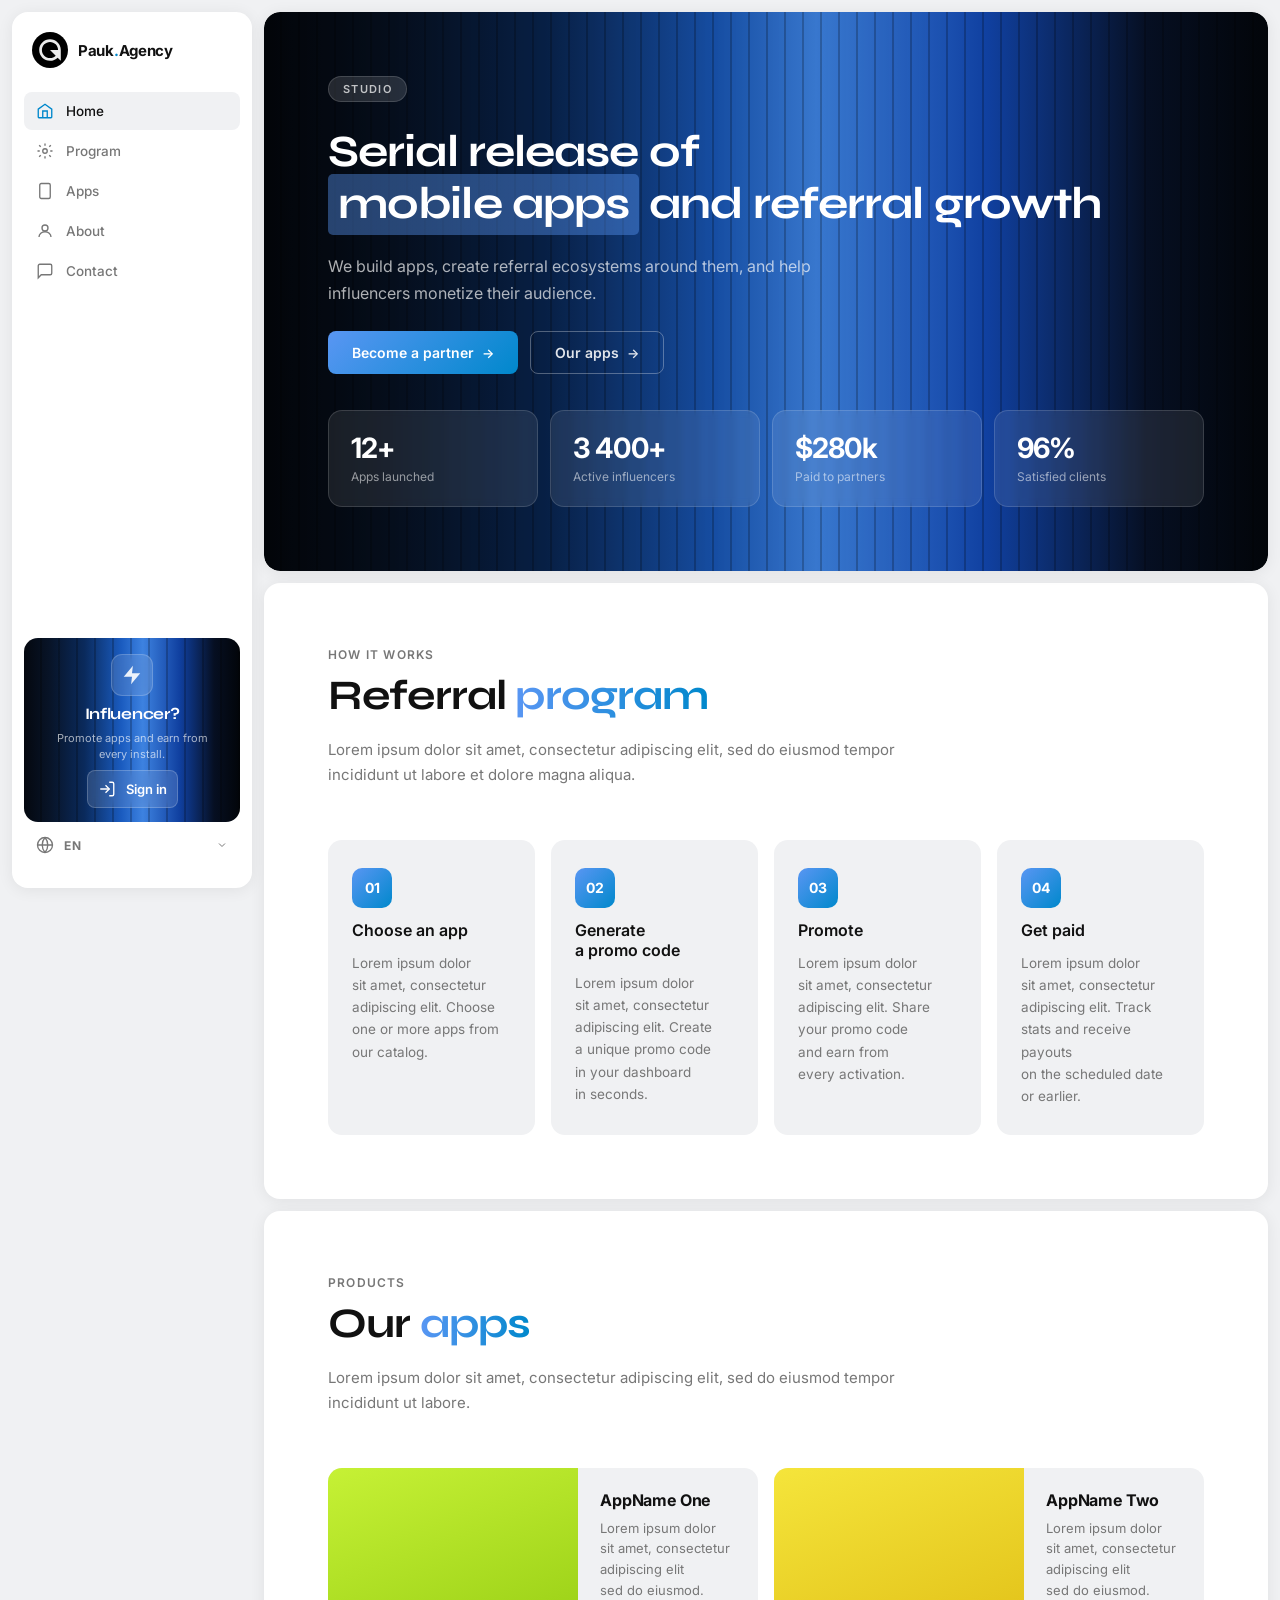
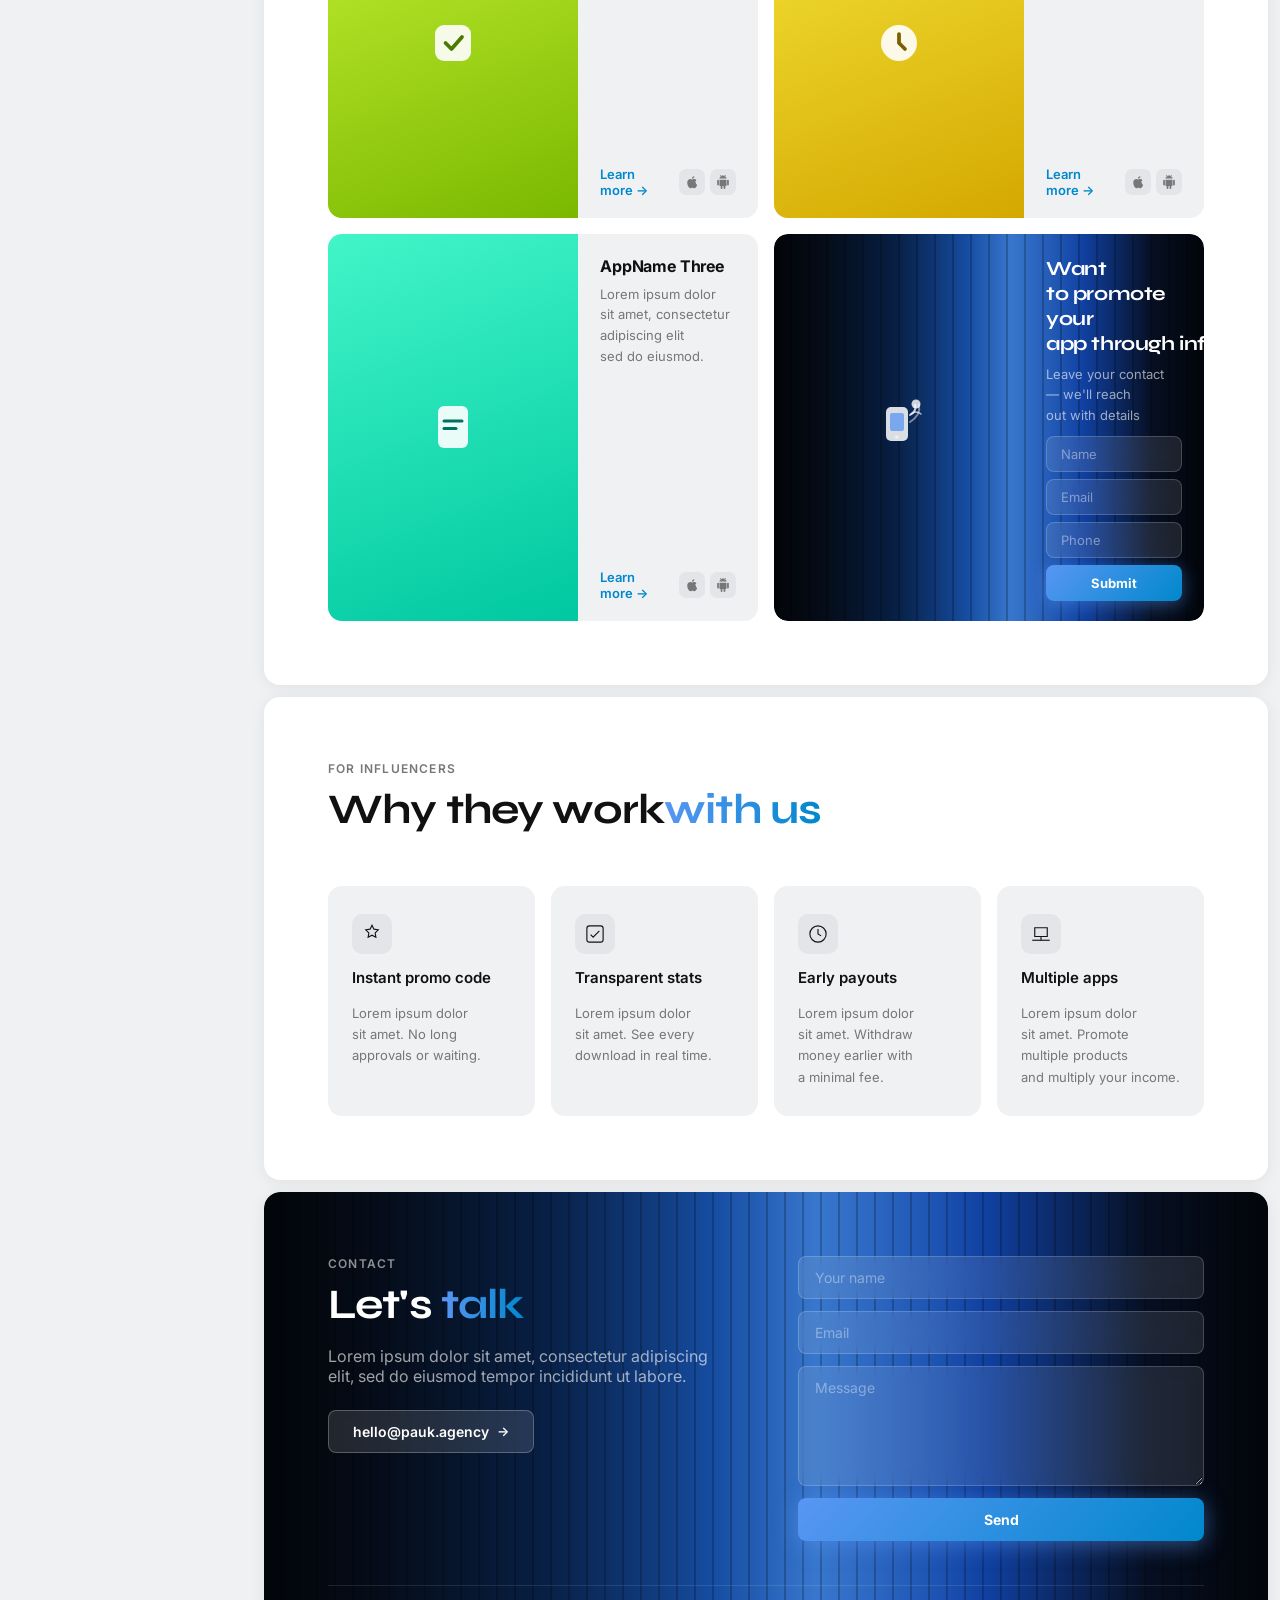
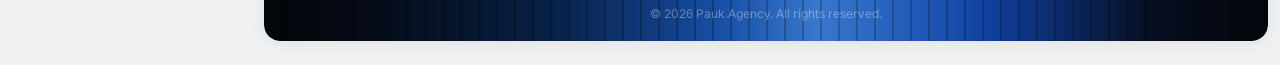
==== index.html @ 2f477411 "Initial commit: Pauk.Agency website" ====
<!DOCTYPE html>
<html lang="ru">
<head>
  <meta charset="UTF-8" />
  <meta name="viewport" content="width=device-width, initial-scale=1.0" />
  <title>Pauk.Agency</title>
  <link rel="stylesheet" href="css/style.css" />
  <link rel="preconnect" href="https://fonts.googleapis.com" />
  <link rel="preconnect" href="https://fonts.gstatic.com" crossorigin />
  <link href="https://fonts.googleapis.com/css2?family=Inter:wght@300;400;500;600;700&family=Syne:wght@600;700;800&display=swap" rel="stylesheet" />
</head>
<body>

  <!-- ========== SIDEBAR ========== -->
  <aside class="sidebar" id="sidebar"></aside>
  <div class="sidebar-backdrop" id="sidebarBackdrop"></div>

  <!-- ========== MOBILE BURGER ========== -->
  <button class="burger" id="burgerBtn" aria-label="Открыть меню">
    <span></span><span></span><span></span>
  </button>

  <!-- ========== MAIN CONTENT ========== -->
  <main class="main" id="main">

    <!-- HERO -->
    <section class="section hero" id="home">
      <div class="hero__tag" data-i18n="hero_tag">Studio</div>
      <h1 class="hero__title">
        <span data-i18n="hero_line1">Серийный выпуск</span><br/>
        <span class="hero__marker" data-i18n="hero_line2">мобильных приложений</span> <span data-i18n="hero_line3">и реферальный рост</span>
      </h1>
      <p class="hero__sub" data-i18n="hero_sub">Мы создаём приложения, строим вокруг них реферальные экосистемы и помогаем инфлюенсерам монетизировать аудиторию.</p>
      <div class="hero__actions">
        <a href="pages/login.html" class="btn btn--primary" data-i18n="btn_partner">Стать партнёром</a>
        <a href="pages/apps.html" class="btn btn--ghost" data-i18n="btn_our_apps">Наши приложения →</a>
      </div>
      <div class="hero__stats">
        <div class="stat-card">
          <span class="stat-card__num">12+</span>
          <span class="stat-card__label" data-i18n="stat_apps_label">Приложений выпущено</span>
        </div>
        <div class="stat-card">
          <span class="stat-card__num">3 400+</span>
          <span class="stat-card__label" data-i18n="stat_influe_label">Активных инфлюенсеров</span>
        </div>
        <div class="stat-card">
          <span class="stat-card__num">$280k</span>
          <span class="stat-card__label" data-i18n="stat_paid_label">Выплачено партнёрам</span>
        </div>
        <div class="stat-card">
          <span class="stat-card__num">96%</span>
          <span class="stat-card__label" data-i18n="stat_happy_label">Довольных клиентов</span>
        </div>
      </div>
    </section>

    <!-- REFERRAL PROGRAM -->
    <section class="section" id="referral">
      <div class="section__header">
        <p class="section__eyebrow" data-i18n="referral_eyebrow">Как это работает</p>
        <h2 class="section__title"><span data-i18n="referral_title">Реферальная </span><span class="accent-gradient" data-i18n="referral_title_accent">программа</span></h2>
        <p class="section__desc" data-i18n="referral_desc">Lorem ipsum dolor sit amet, consectetur adipiscing elit, sed do eiusmod tempor incididunt ut labore et dolore magna aliqua.</p>
      </div>

      <div class="steps">
        <div class="step-card">
          <div class="step-card__num accent-gradient-bg">01</div>
          <h3 class="step-card__title" data-i18n="step1_title">Выберите приложение</h3>
          <p class="step-card__text" data-i18n="step1_text">Lorem ipsum dolor sit amet, consectetur adipiscing elit. Выберите одно или несколько приложений из нашего каталога.</p>
        </div>
        <div class="step-card">
          <div class="step-card__num accent-gradient-bg">02</div>
          <h3 class="step-card__title" data-i18n="step2_title">Сгенерируйте промокод</h3>
          <p class="step-card__text" data-i18n="step2_text">Lorem ipsum dolor sit amet, consectetur adipiscing elit. Создайте уникальный промокод в личном кабинете за несколько секунд.</p>
        </div>
        <div class="step-card">
          <div class="step-card__num accent-gradient-bg">03</div>
          <h3 class="step-card__title" data-i18n="step3_title">Рекламируйте</h3>
          <p class="step-card__text" data-i18n="step3_text">Lorem ipsum dolor sit amet, consectetur adipiscing elit. Делитесь промокодом со своей аудиторией и зарабатывайте с каждой активации.</p>
        </div>
        <div class="step-card">
          <div class="step-card__num accent-gradient-bg">04</div>
          <h3 class="step-card__title" data-i18n="step4_title">Получайте выплаты</h3>
          <p class="step-card__text" data-i18n="step4_text">Lorem ipsum dolor sit amet, consectetur adipiscing elit. Отслеживайте статистику и получайте выплаты в установленную дату или раньше.</p>
        </div>
      </div>
    </section>

    <!-- APPS PREVIEW -->
    <section class="section" id="apps-preview">
      <div class="section__header">
        <p class="section__eyebrow" data-i18n="apps_eyebrow">Продукты</p>
        <h2 class="section__title"><span data-i18n="apps_title">Наши </span><span class="accent-gradient" data-i18n="apps_title_accent">приложения</span></h2>
        <p class="section__desc" data-i18n="apps_desc">Lorem ipsum dolor sit amet, consectetur adipiscing elit, sed do eiusmod tempor incididunt ut labore.</p>
      </div>

      <div class="apps-grid">

        <a href="pages/app-detail.html" class="app-card">
          <div class="app-card__photo" style="background: linear-gradient(160deg,#c6f135,#7ab800);">
            <svg viewBox="0 0 40 40" fill="none"><rect x="8" y="8" width="24" height="24" rx="6" fill="white" opacity=".9"/><path d="M15 20l4 4 7-8" stroke="#4a7a00" stroke-width="2.5" stroke-linecap="round" stroke-linejoin="round"/></svg>
          </div>
          <div class="app-card__body">
            <h3 class="app-card__name" data-i18n="app1_name">AppName One</h3>
            <p class="app-card__desc" data-i18n="app_card_desc">Lorem ipsum dolor sit amet, consectetur adipiscing elit sed do eiusmod.</p>
            <div class="app-card__footer">
              <span class="app-card__more" data-i18n="app_cta">Подробнее →</span>
              <div class="app-card__platforms">
                <span class="platform-badge" title="iOS"><svg viewBox="0 0 24 24" fill="currentColor"><path d="M14.94 5.19A4.38 4.38 0 0 0 16 2a4.44 4.44 0 0 0-3 1.52 4.07 4.07 0 0 0-1 3.09 3.69 3.69 0 0 0 2.94-1.42m2.52 7.44a4.51 4.51 0 0 1 2.16-3.81 4.66 4.66 0 0 0-3.66-2c-1.56-.16-3 .91-3.83.91-.81 0-2-.89-3.3-.87a4.92 4.92 0 0 0-4.14 2.53C2.89 12.85 4.24 17.5 6 20c.89 1.21 1.93 2.58 3.32 2.53 1.32-.05 1.83-.86 3.43-.86s2.06.86 3.47.83c1.44-.05 2.34-1.25 3.21-2.47a11 11 0 0 0 1.42-2.83 4.39 4.39 0 0 1-2.39-4.57"/></svg></span>
                <span class="platform-badge" title="Android"><svg viewBox="0 0 24 24" fill="currentColor"><path d="M6 18c0 .55.45 1 1 1h1v3.5c0 .83.67 1.5 1.5 1.5s1.5-.67 1.5-1.5V19h2v3.5c0 .83.67 1.5 1.5 1.5s1.5-.67 1.5-1.5V19h1c.55 0 1-.45 1-1V8H6v10zM3.5 8C2.67 8 2 8.67 2 9.5v7c0 .83.67 1.5 1.5 1.5S5 17.33 5 16.5v-7C5 8.67 4.33 8 3.5 8zm17 0c-.83 0-1.5.67-1.5 1.5v7c0 .83.67 1.5 1.5 1.5s1.5-.67 1.5-1.5v-7c0-.83-.67-1.5-1.5-1.5zm-4.97-5.84l1.3-1.3c.2-.2.2-.51 0-.71-.2-.2-.51-.2-.71 0l-1.48 1.48C13.85 1.23 12.95 1 12 1c-.96 0-1.86.23-2.66.63L7.85.15c-.2-.2-.51-.2-.71 0-.2.2-.2.51 0 .71l1.31 1.31C7.08 3.04 6 4.42 6 6h12c0-1.59-1.08-2.96-2.47-3.84zM10 4H9V3h1v1zm5 0h-1V3h1v1z"/></svg></span>
              </div>
            </div>
          </div>
        </a>

        <a href="pages/app-detail.html" class="app-card">
          <div class="app-card__photo" style="background: linear-gradient(160deg,#f5e53b,#d4a800);">
            <svg viewBox="0 0 40 40" fill="none"><circle cx="20" cy="20" r="12" fill="white" opacity=".9"/><path d="M20 14v6l4 4" stroke="#7a6000" stroke-width="2.5" stroke-linecap="round"/></svg>
          </div>
          <div class="app-card__body">
            <h3 class="app-card__name" data-i18n="app2_name">AppName Two</h3>
            <p class="app-card__desc" data-i18n="app_card_desc">Lorem ipsum dolor sit amet, consectetur adipiscing elit sed do eiusmod.</p>
            <div class="app-card__footer">
              <span class="app-card__more" data-i18n="app_cta">Подробнее →</span>
              <div class="app-card__platforms">
                <span class="platform-badge" title="iOS"><svg viewBox="0 0 24 24" fill="currentColor"><path d="M14.94 5.19A4.38 4.38 0 0 0 16 2a4.44 4.44 0 0 0-3 1.52 4.07 4.07 0 0 0-1 3.09 3.69 3.69 0 0 0 2.94-1.42m2.52 7.44a4.51 4.51 0 0 1 2.16-3.81 4.66 4.66 0 0 0-3.66-2c-1.56-.16-3 .91-3.83.91-.81 0-2-.89-3.3-.87a4.92 4.92 0 0 0-4.14 2.53C2.89 12.85 4.24 17.5 6 20c.89 1.21 1.93 2.58 3.32 2.53 1.32-.05 1.83-.86 3.43-.86s2.06.86 3.47.83c1.44-.05 2.34-1.25 3.21-2.47a11 11 0 0 0 1.42-2.83 4.39 4.39 0 0 1-2.39-4.57"/></svg></span>
                <span class="platform-badge" title="Android"><svg viewBox="0 0 24 24" fill="currentColor"><path d="M6 18c0 .55.45 1 1 1h1v3.5c0 .83.67 1.5 1.5 1.5s1.5-.67 1.5-1.5V19h2v3.5c0 .83.67 1.5 1.5 1.5s1.5-.67 1.5-1.5V19h1c.55 0 1-.45 1-1V8H6v10zM3.5 8C2.67 8 2 8.67 2 9.5v7c0 .83.67 1.5 1.5 1.5S5 17.33 5 16.5v-7C5 8.67 4.33 8 3.5 8zm17 0c-.83 0-1.5.67-1.5 1.5v7c0 .83.67 1.5 1.5 1.5s1.5-.67 1.5-1.5v-7c0-.83-.67-1.5-1.5-1.5zm-4.97-5.84l1.3-1.3c.2-.2.2-.51 0-.71-.2-.2-.51-.2-.71 0l-1.48 1.48C13.85 1.23 12.95 1 12 1c-.96 0-1.86.23-2.66.63L7.85.15c-.2-.2-.51-.2-.71 0-.2.2-.2.51 0 .71l1.31 1.31C7.08 3.04 6 4.42 6 6h12c0-1.59-1.08-2.96-2.47-3.84zM10 4H9V3h1v1zm5 0h-1V3h1v1z"/></svg></span>
              </div>
            </div>
          </div>
        </a>

        <a href="pages/app-detail.html" class="app-card">
          <div class="app-card__photo" style="background: linear-gradient(160deg,#42f5c8,#00c8a0);">
            <svg viewBox="0 0 40 40" fill="none"><rect x="10" y="6" width="20" height="28" rx="4" fill="white" opacity=".9"/><line x1="14" y1="16" x2="26" y2="16" stroke="#007060" stroke-width="2" stroke-linecap="round"/><line x1="14" y1="21" x2="22" y2="21" stroke="#007060" stroke-width="2" stroke-linecap="round"/></svg>
          </div>
          <div class="app-card__body">
            <h3 class="app-card__name" data-i18n="app3_name">AppName Three</h3>
            <p class="app-card__desc" data-i18n="app_card_desc">Lorem ipsum dolor sit amet, consectetur adipiscing elit sed do eiusmod.</p>
            <div class="app-card__footer">
              <span class="app-card__more" data-i18n="app_cta">Подробнее →</span>
              <div class="app-card__platforms">
                <span class="platform-badge" title="iOS"><svg viewBox="0 0 24 24" fill="currentColor"><path d="M14.94 5.19A4.38 4.38 0 0 0 16 2a4.44 4.44 0 0 0-3 1.52 4.07 4.07 0 0 0-1 3.09 3.69 3.69 0 0 0 2.94-1.42m2.52 7.44a4.51 4.51 0 0 1 2.16-3.81 4.66 4.66 0 0 0-3.66-2c-1.56-.16-3 .91-3.83.91-.81 0-2-.89-3.3-.87a4.92 4.92 0 0 0-4.14 2.53C2.89 12.85 4.24 17.5 6 20c.89 1.21 1.93 2.58 3.32 2.53 1.32-.05 1.83-.86 3.43-.86s2.06.86 3.47.83c1.44-.05 2.34-1.25 3.21-2.47a11 11 0 0 0 1.42-2.83 4.39 4.39 0 0 1-2.39-4.57"/></svg></span>
                <span class="platform-badge" title="Android"><svg viewBox="0 0 24 24" fill="currentColor"><path d="M6 18c0 .55.45 1 1 1h1v3.5c0 .83.67 1.5 1.5 1.5s1.5-.67 1.5-1.5V19h2v3.5c0 .83.67 1.5 1.5 1.5s1.5-.67 1.5-1.5V19h1c.55 0 1-.45 1-1V8H6v10zM3.5 8C2.67 8 2 8.67 2 9.5v7c0 .83.67 1.5 1.5 1.5S5 17.33 5 16.5v-7C5 8.67 4.33 8 3.5 8zm17 0c-.83 0-1.5.67-1.5 1.5v7c0 .83.67 1.5 1.5 1.5s1.5-.67 1.5-1.5v-7c0-.83-.67-1.5-1.5-1.5zm-4.97-5.84l1.3-1.3c.2-.2.2-.51 0-.71-.2-.2-.51-.2-.71 0l-1.48 1.48C13.85 1.23 12.95 1 12 1c-.96 0-1.86.23-2.66.63L7.85.15c-.2-.2-.51-.2-.71 0-.2.2-.2.51 0 .71l1.31 1.31C7.08 3.04 6 4.42 6 6h12c0-1.59-1.08-2.96-2.47-3.84zM10 4H9V3h1v1zm5 0h-1V3h1v1z"/></svg></span>
              </div>
            </div>
          </div>
        </a>

        <div class="app-card app-card--partner">
          <div class="app-card__photo app-card__photo--partner">
            <svg viewBox="0 0 60 60" fill="none">
              <rect x="17" y="10" width="22" height="34" rx="5" fill="rgba(255,255,255,0.85)"/>
              <rect x="21" y="16" width="14" height="18" rx="2" fill="rgba(89,150,243,0.75)"/>
              <circle cx="28" cy="40" r="2" fill="rgba(255,255,255,0.45)"/>
              <path d="M41 18 Q48 14 46 8" stroke="rgba(255,255,255,0.75)" stroke-width="2" stroke-linecap="round" fill="none"/>
              <path d="M41 25 Q52 18 50 8" stroke="rgba(255,255,255,0.45)" stroke-width="2" stroke-linecap="round" fill="none"/>
              <circle cx="47" cy="7" r="4.5" fill="rgba(255,255,255,0.8)"/>
              <path d="M42 17 Q47 13 52 17" stroke="rgba(255,255,255,0.7)" stroke-width="1.5" stroke-linecap="round" fill="none"/>
            </svg>
          </div>
          <div class="app-card__body">
            <h3 class="app-card__name partner-title" data-i18n="partner_title">Хотите продвигать своё приложение через инфлюенсеров?</h3>
            <p class="app-card__desc partner-desc" data-i18n="partner_sub">Оставьте контакт — мы свяжемся и расскажем об условиях</p>
            <form class="partner-form" onsubmit="return false;">
              <input class="partner-input" type="text" placeholder="Имя" data-i18n-placeholder="partner_ph_name">
              <input class="partner-input" type="email" placeholder="Email" data-i18n-placeholder="partner_ph_email">
              <input class="partner-input" type="tel" placeholder="Телефон" data-i18n-placeholder="partner_ph_phone">
              <button class="partner-btn" data-i18n="partner_submit">Отправить</button>
            </form>
          </div>
        </div>

      </div>
    </section>

    <!-- INFLUENCER BENEFITS -->
    <section class="section" id="about">
      <div class="section__header">
        <p class="section__eyebrow" data-i18n="benefits_eyebrow">Для инфлюенсеров</p>
        <h2 class="section__title"><span data-i18n="benefits_title">Почему работают </span><span class="accent-gradient" data-i18n="benefits_title_accent">с нами</span></h2>
      </div>
      <div class="benefits-grid">
        <div class="benefit-card">
          <div class="benefit-card__icon">
            <svg viewBox="0 0 32 32" fill="none" stroke="currentColor" stroke-width="1.8"><path d="M16 2l3.09 6.26L26 9.27l-5 4.87 1.18 6.88L16 18l-6.18 3.02L11 14.14 6 9.27l6.91-1.01L16 2z"/></svg>
          </div>
          <h3 data-i18n="b1_title">Мгновенная генерация промокода</h3>
          <p data-i18n="b1_text">Lorem ipsum dolor sit amet, consectetur adipiscing elit. Без долгих согласований и ожиданий.</p>
        </div>
        <div class="benefit-card">
          <div class="benefit-card__icon">
            <svg viewBox="0 0 32 32" fill="none" stroke="currentColor" stroke-width="1.8"><rect x="3" y="3" width="26" height="26" rx="4"/><path d="M9 17l4 4 10-10"/></svg>
          </div>
          <h3 data-i18n="b2_title">Прозрачная статистика</h3>
          <p data-i18n="b2_text">Lorem ipsum dolor sit amet, consectetur adipiscing elit. Видите каждое скачивание в реальном времени.</p>
        </div>
        <div class="benefit-card">
          <div class="benefit-card__icon">
            <svg viewBox="0 0 32 32" fill="none" stroke="currentColor" stroke-width="1.8"><circle cx="16" cy="16" r="13"/><path d="M16 8v8l5 3"/></svg>
          </div>
          <h3 data-i18n="b3_title">Досрочные выплаты</h3>
          <p data-i18n="b3_text">Lorem ipsum dolor sit amet, consectetur adipiscing elit. Заберите деньги раньше срока с минимальной комиссией.</p>
        </div>
        <div class="benefit-card">
          <div class="benefit-card__icon">
            <svg viewBox="0 0 32 32" fill="none" stroke="currentColor" stroke-width="1.8"><path d="M6 6h20v14H6z"/><path d="M2 26h28"/><path d="M16 20v6"/></svg>
          </div>
          <h3 data-i18n="b4_title">Несколько приложений</h3>
          <p data-i18n="b4_text">Lorem ipsum dolor sit amet, consectetur adipiscing elit. Продвигайте сразу несколько продуктов и множьте доход.</p>
        </div>
      </div>
    </section>

    <!-- CONTACT -->
    <section class="section section--dark" id="contact">
      <div class="contact-block">
        <div class="contact-block__text">
          <p class="section__eyebrow contact__eyebrow" data-i18n="contact_eyebrow">Контакты</p>
          <h2 class="section__title contact__title"><span data-i18n="contact_title">Давайте </span><span class="contact__accent" data-i18n="contact_title_accent">поговорим</span></h2>
          <p class="contact__desc" data-i18n="contact_desc">Lorem ipsum dolor sit amet, consectetur adipiscing elit, sed do eiusmod tempor incididunt ut labore.</p>
          <a href="mailto:hello@pauk.agency" class="btn contact__email-btn" style="margin-top:1.5rem;">hello@pauk.agency</a>
        </div>
        <form class="contact-form" onsubmit="return false;">
          <input class="glass-input" type="text" data-i18n-placeholder="form_name" placeholder="Ваше имя" />
          <input class="glass-input" type="email" data-i18n-placeholder="form_email" placeholder="Email" />
          <textarea class="glass-input glass-textarea" data-i18n-placeholder="form_message" placeholder="Сообщение"></textarea>
          <button class="glass-btn" type="submit" data-i18n="btn_send">Отправить</button>
        </form>
      </div>
      <p class="contact__copyright" data-i18n="footer_rights">© 2026 Pauk.Agency. Все права защищены.</p>
    </section>

  </main>

  <script src="js/sidebar.js"></script>
  <script src="js/i18n.js"></script>
  <script src="js/main.js"></script>
</body>
</html>
---- css/style.css ----
/* ============================================================
   PAUK.AGENCY — Main Stylesheet
   ============================================================ */

/* ---- TOKENS ---- */
:root {
  --sidebar-w: 240px;
  --sidebar-w-collapsed: 72px;

  --clr-bg: #f0f1f3;
  --clr-card: #ffffff;
  --clr-surface: #f0f1f3;
  --clr-surface-2: #e4e5e8;
  --clr-border: #e4e5e8;
  --clr-text: #111111;
  --clr-text-muted: #777777;

  --clr-accent-a: #5996f3;
  --clr-accent-b: #0088cc;
  --gradient-accent: linear-gradient(90deg, var(--clr-accent-a) 0%, var(--clr-accent-b) 100%);
  --gradient-accent-diag: linear-gradient(135deg, var(--clr-accent-a) 0%, var(--clr-accent-b) 100%);

  --font: 'Inter', system-ui, sans-serif;
  --font-heading: 'Syne', system-ui, sans-serif;

  --radius: 14px;
  --radius-sm: 8px;
  --transition: 0.22s ease;
}

/* ---- RESET ---- */
*, *::before, *::after { box-sizing: border-box; margin: 0; padding: 0; }
html { scroll-behavior: smooth; }
body {
  font-family: var(--font);
  background: var(--clr-bg);
  color: var(--clr-text);
  min-height: 100vh;
  display: flex;
  overflow-x: hidden;
}
a { text-decoration: none; color: inherit; }

/* ---- TYPOGRAPHY: prevent orphans/widows ---- */
p, li, h1, h2, h3, h4, h5 { text-wrap: pretty; }
img, svg { display: block; }
button { cursor: pointer; border: none; background: none; font-family: var(--font); }

/* ============================================================
   SIDEBAR
   ============================================================ */
.sidebar {
  position: fixed;
  top: 12px; left: 12px;
  width: var(--sidebar-w);
  height: calc(100vh - 24px);
  background: var(--clr-card);
  border-radius: 16px;
  box-shadow: 0 2px 16px rgba(0,0,0,0.07);
  display: flex;
  flex-direction: column;
  padding: 20px 0 24px;
  z-index: 100;
  overflow: hidden;
}

/* Logo */
.sidebar__logo {
  display: flex;
  align-items: center;
  gap: 10px;
  padding: 0 20px 24px;
  white-space: nowrap;
  overflow: hidden;
}

.logo-mark {
  flex-shrink: 0;
  width: 36px;
  height: 36px;
  object-fit: contain;
  display: block;
}

.logo-text {
  font-size: 15px;
  font-weight: 700;
  letter-spacing: -0.3px;
}
.logo-dot { color: var(--clr-accent-b); }

/* Nav */
.sidebar__nav {
  display: flex;
  flex-direction: column;
  gap: 2px;
  padding: 0 12px;
  flex: 1;
}

.nav-item {
  display: flex;
  align-items: center;
  gap: 12px;
  padding: 10px 12px;
  border-radius: var(--radius-sm);
  color: var(--clr-text-muted);
  font-size: 13.5px;
  font-weight: 500;
  transition: background var(--transition), color var(--transition);
  white-space: nowrap;
  overflow: hidden;
}

.nav-item:hover {
  background: var(--clr-surface);
  color: var(--clr-text);
}

.nav-item.active {
  background: var(--clr-surface);
  color: var(--clr-text);
}

.nav-item.active .nav-icon {
  stroke: var(--clr-accent-b);
}

.nav-icon {
  flex-shrink: 0;
  width: 18px;
  height: 18px;
}

.nav-label {
  flex: 1;
}

/* Divider */
.sidebar__divider {
  height: 1px;
  background: var(--clr-border);
  margin: 16px 20px;
}

/* Influencer block */
.sidebar__influencer {
  margin: 0 12px;
  padding: 16px 14px 14px;
  background: none;
  border-radius: var(--radius);
  overflow: hidden;
  position: relative;
  flex-shrink: 0;
  display: flex;
  flex-direction: column;
  align-items: center;
  text-align: center;
  gap: 8px;
}

.sidebar__influencer::before {
  content: '';
  position: absolute;
  inset: 0;
  z-index: 0;
  background:
    linear-gradient(transparent, transparent),
    repeating-linear-gradient(
      90deg,
      transparent 0px,
      transparent 16px,
      rgba(0,0,0,0.22) 16px,
      rgba(0,0,0,0.22) 18px
    ),
    linear-gradient(
      90deg,
      #04080f 0%,
      #081428 12%,
      #0a2a5c 28%,
      #1a5bbf 45%,
      #3d82e0 55%,
      #1040a0 72%,
      #060f22 88%,
      #020509 100%
    );
  background-position: 0 0, 0 0, 0 0;
  animation: stripes-drift 1s linear infinite;
}

.sidebar__influencer > * {
  position: relative;
  z-index: 1;
}

.influencer__icon {
  width: 42px;
  height: 42px;
  background: rgba(255,255,255,0.12);
  backdrop-filter: blur(6px);
  -webkit-backdrop-filter: blur(6px);
  border: 1px solid rgba(255,255,255,0.18);
  border-radius: 11px;
  display: flex;
  align-items: center;
  justify-content: center;
  flex-shrink: 0;
}

.sidebar__influencer-label {
  font-family: var(--font-heading);
  font-size: 16px;
  font-weight: 700;
  color: #fff;
  letter-spacing: -0.3px;
  line-height: 1.2;
}

.sidebar__influencer-desc {
  font-size: 11px;
  color: rgba(255,255,255,0.65);
  line-height: 1.4;
}

.btn-login {
  display: flex;
  align-items: center;
  gap: 10px;
  padding: 9px 10px;
  border-radius: var(--radius-sm);
  background: rgba(255,255,255,0.12);
  border: 1px solid rgba(255,255,255,0.20);
  backdrop-filter: blur(6px);
  -webkit-backdrop-filter: blur(6px);
  color: #fff;
  font-size: 13px;
  font-weight: 600;
  white-space: nowrap;
  overflow: hidden;
  transition: background var(--transition);
}
.btn-login svg { stroke: #fff; flex-shrink: 0; }
.btn-login:hover { background: rgba(255,255,255,0.24); }

/* ============================================================
   MAIN CONTENT
   ============================================================ */
.main {
  margin: 12px 12px 12px calc(var(--sidebar-w) + 24px);
  flex: 1;
  min-width: 0;
  display: flex;
  flex-direction: column;
  gap: 12px;
  padding-bottom: 12px;
  background: transparent;
}

.section {
  padding: 64px 64px;
  background: var(--clr-card);
  border-radius: 16px;
  box-shadow: 0 2px 16px rgba(0,0,0,0.07);
}

.section:last-of-type { margin-bottom: 0; }

/* ============================================================
   ACCENT UTILITIES
   ============================================================ */
.accent-gradient {
  background: var(--gradient-accent);
  -webkit-background-clip: text;
  -webkit-text-fill-color: transparent;
  background-clip: text;
}

.accent-gradient-bg {
  background: var(--gradient-accent-diag);
  -webkit-background-clip: unset !important;
  -webkit-text-fill-color: unset !important;
  background-clip: unset !important;
  color: #fff !important;
}

/* ============================================================
   BUTTONS
   ============================================================ */
.btn {
  display: inline-flex;
  align-items: center;
  justify-content: center;
  gap: 8px;
  padding: 12px 24px;
  border-radius: var(--radius-sm);
  font-size: 14px;
  font-weight: 600;
  transition: opacity var(--transition), filter var(--transition);
}
.btn:hover { opacity: 0.92; filter: brightness(1.08); }
.btn:active { opacity: 0.8; filter: brightness(0.95); }

/* Arrow nudge on navigation link-buttons */
a.btn::after {
  content: '\2192';
  font-size: 13px;
  display: inline-block;
  transition: transform var(--transition);
}
a.btn:hover::after { transform: translateX(4px); }

.btn--primary {
  background: var(--gradient-accent-diag);
  color: #fff;
}

.btn--ghost {
  background: transparent;
  color: var(--clr-text);
  border: 1px solid var(--clr-border);
}
.btn--ghost:hover { background: var(--clr-surface); opacity: 1; }

/* ============================================================
   SECTION HEADER
   ============================================================ */
.section__header {
  max-width: 620px;
  margin-bottom: 52px;
}

.section__eyebrow {
  font-size: 12px;
  font-weight: 600;
  letter-spacing: 0.1em;
  text-transform: uppercase;
  color: var(--clr-text-muted);
  margin-bottom: 10px;
}

.section__title {
  font-family: var(--font-heading);
  font-size: clamp(28px, 3.5vw, 42px);
  font-weight: 700;
  line-height: 1.15;
  letter-spacing: -0.02em;
  margin-bottom: 16px;
}

.section__desc {
  font-size: 15px;
  color: var(--clr-text-muted);
  line-height: 1.7;
}

/* ============================================================
   HERO
   ============================================================ */
.hero {
  display: flex;
  flex-direction: column;
  gap: 24px;
  position: relative;
  overflow: hidden;
  background: none;
  color: #fff;
}

/* ---- Hero animated background ---- */
.hero::before {
  content: '';
  position: absolute;
  inset: 0;
  z-index: 0;
  border-radius: inherit;
  background:
    /* Text legibility: darken the area where text sits */
    linear-gradient(to right, rgba(0,0,0,0.42) 0%, rgba(0,0,0,0.18) 40%, transparent 68%),
    /* Vertical stripe texture */
    repeating-linear-gradient(
      90deg,
      transparent 0px,
      transparent 16px,
      rgba(0,0,0,0.22) 16px,
      rgba(0,0,0,0.22) 18px
    ),
    /* Main colour gradient */
    linear-gradient(
      90deg,
      #04080f 0%,
      #081428 12%,
      #0a2a5c 28%,
      #1a5bbf 45%,
      #3d82e0 55%,
      #1040a0 72%,
      #060f22 88%,
      #020509 100%
    );
  background-position: 0 0, 0 0, 0 0;
  animation: stripes-drift 1s linear infinite;
}

@keyframes stripes-drift {
  from { background-position: 0 0,   0 0, 0 0; }
  to   { background-position: 0 0, 18px 0, 0 0; }
}

/* Lift all hero content above pseudo-elements */
.hero > * {
  position: relative;
  z-index: 1;
}

/* ---- Hero dark-skin overrides ---- */
.hero .hero__tag {
  background: rgba(255,255,255,0.13);
  color: rgba(255,255,255,0.72);
  border: 1px solid rgba(255,255,255,0.15);
}

.hero .hero__sub {
  color: rgba(255,255,255,0.68);
}

.hero .stat-card {
  background: rgba(255,255,255,0.09);
  border: 1px solid rgba(255,255,255,0.14);
  backdrop-filter: blur(4px);
}

.hero .stat-card__num { color: #fff; }
.hero .stat-card__label { color: rgba(255,255,255,0.55); }

.hero .btn--ghost {
  color: rgba(255,255,255,0.88);
  border-color: rgba(255,255,255,0.3);
}
.hero .btn--ghost:hover {
  background: rgba(255,255,255,0.12);
  border-color: rgba(255,255,255,0.5);
  opacity: 1;
}

/* ---- Highlighter ---- */
.hero__marker {
  display: inline;
  color: #fff;
  -webkit-text-fill-color: #fff;
  background: linear-gradient(rgba(89,150,243,0.42), rgba(89,150,243,0.42)) no-repeat left center;
  background-size: 0% 100%;
  -webkit-box-decoration-break: clone;
  box-decoration-break: clone;
  padding: 3px 10px 5px;
  border-radius: 5px;
  animation: highlighter-sweep 0.55s cubic-bezier(0.4, 0, 0.2, 1) forwards 0.5s;
}

@keyframes highlighter-sweep {
  to { background-size: 100% 100%; }
}

.hero__tag {
  display: inline-block;
  padding: 5px 14px;
  border-radius: 100px;
  background: var(--clr-surface);
  font-size: 11px;
  font-weight: 600;
  letter-spacing: 0.12em;
  text-transform: uppercase;
  color: var(--clr-text-muted);
  width: fit-content;
}

.hero__title {
  font-family: var(--font-heading);
  font-size: clamp(24px, 3.5vw, 46px);
  font-weight: 700;
  line-height: 1.15;
  letter-spacing: -0.02em;
  max-width: 900px;
}

.hero__sub {
  max-width: 520px;
  font-size: 16px;
  color: var(--clr-text-muted);
  line-height: 1.7;
}

.hero__actions {
  display: flex;
  gap: 12px;
  flex-wrap: wrap;
}

.hero__stats {
  display: grid;
  grid-template-columns: repeat(4, 1fr);
  gap: 12px;
  margin-top: 12px;
}

.stat-card {
  background: var(--clr-surface);
  border-radius: var(--radius);
  padding: 20px 22px;
  display: flex;
  flex-direction: column;
  gap: 4px;
}

.stat-card__num {
  font-size: 28px;
  font-weight: 700;
  letter-spacing: -0.03em;
}

.stat-card__label {
  font-size: 12px;
  color: var(--clr-text-muted);
  line-height: 1.4;
}

/* ============================================================
   STEPS
   ============================================================ */
.steps {
  display: grid;
  grid-template-columns: repeat(4, 1fr);
  gap: 16px;
}

.step-card {
  background: var(--clr-surface);
  border-radius: var(--radius);
  padding: 28px 24px;
  display: flex;
  flex-direction: column;
  gap: 12px;
  transition: transform var(--transition);
}

.step-card:hover { transform: translateY(-3px); }

.step-card__num {
  display: inline-flex;
  align-items: center;
  justify-content: center;
  width: 40px;
  height: 40px;
  border-radius: 10px;
  font-size: 14px;
  font-weight: 700;
}

.step-card__title {
  font-size: 16px;
  font-weight: 600;
}

.step-card__text {
  font-size: 13.5px;
  color: var(--clr-text-muted);
  line-height: 1.65;
}

.step-card__arrow { display: none; }

/* ============================================================
   APPS GRID
   ============================================================ */
.apps-grid {
  display: grid;
  grid-template-columns: repeat(2, 1fr);
  gap: 16px;
}

.app-card {
  background: var(--clr-surface);
  border-radius: var(--radius);
  overflow: hidden;
  display: flex;
  align-items: stretch;
  min-height: 350px;
  transition: transform var(--transition), box-shadow var(--transition);
}

.app-card:hover {
  transform: translateY(-3px);
  box-shadow: 0 12px 40px rgba(0,0,0,0.07);
}

/* Vertical photo column */
.app-card__photo {
  flex-shrink: 0;
  width: 250px;
  display: flex;
  align-items: center;
  justify-content: center;
}

.app-card__photo svg {
  width: 60px;
  height: 60px;
}

.app-card__photo--ghost {
  background: var(--clr-surface-2);
  color: var(--clr-text-muted);
}

.app-card__body {
  flex: 1;
  padding: 22px 22px 20px;
  display: flex;
  flex-direction: column;
  gap: 8px;
  min-width: 0;
}

.app-card__name {
  font-size: 16px;
  font-weight: 700;
  letter-spacing: -0.01em;
}

.app-card__desc {
  font-size: 13px;
  color: var(--clr-text-muted);
  line-height: 1.6;
  flex: 1;
}

.app-card__footer {
  display: flex;
  align-items: center;
  justify-content: space-between;
  margin-top: 4px;
}

.app-card__more {
  font-size: 13px;
  font-weight: 600;
  color: var(--clr-accent-b);
  transition: color var(--transition);
}

.app-card:hover .app-card__more { color: var(--clr-accent-a); }

.app-card__platforms {
  display: flex;
  gap: 5px;
}

.platform-badge {
  width: 26px;
  height: 26px;
  background: var(--clr-surface-2);
  border-radius: 7px;
  display: flex;
  align-items: center;
  justify-content: center;
  color: var(--clr-text-muted);
}

.platform-badge svg { width: 14px; height: 14px; }

/* Backward compat */
.badge {
  display: inline-flex;
  padding: 3px 10px;
  border-radius: 100px;
  font-size: 11px;
  font-weight: 600;
  background: var(--clr-surface-2);
  color: var(--clr-text-muted);
}

.app-card--cta {
  border: 1.5px dashed var(--clr-border);
  background: transparent;
}

/* ---- Partner/CTA card ---- */
.app-card--partner {
  background: none;
  border: none;
  position: relative;
  cursor: default;
}

.app-card--partner::before {
  content: '';
  position: absolute;
  inset: 0;
  z-index: 0;
  border-radius: inherit;
  background:
    linear-gradient(to right, rgba(0,0,0,0.45) 0%, rgba(0,0,0,0.15) 45%, transparent 70%),
    repeating-linear-gradient(
      90deg,
      transparent 0px,
      transparent 16px,
      rgba(0,0,0,0.22) 16px,
      rgba(0,0,0,0.22) 18px
    ),
    linear-gradient(
      90deg,
      #04080f 0%,
      #081428 12%,
      #0a2a5c 28%,
      #1a5bbf 45%,
      #3d82e0 55%,
      #1040a0 72%,
      #060f22 88%,
      #020509 100%
    );
  background-position: 0 0, 0 0, 0 0;
  animation: stripes-drift 1s linear infinite;
}

.app-card--partner > * {
  position: relative;
  z-index: 1;
}

.app-card__photo--partner {
  width: 250px;
  flex-shrink: 0;
  color: rgba(255,255,255,0.6);
}

.partner-title {
  color: #fff !important;
  font-family: var(--font-heading) !important;
  font-size: 20px !important;
  font-weight: 700 !important;
  line-height: 1.25 !important;
  letter-spacing: -0.02em !important;
}

.partner-desc {
  color: rgba(255,255,255,0.6) !important;
}

.partner-form {
  display: flex;
  flex-direction: column;
  gap: 7px;
  margin-top: 2px;
}

.partner-input {
  width: 100%;
  padding: 9px 14px;
  border-radius: var(--radius-sm);
  background: rgba(255,255,255,0.10);
  border: 1px solid rgba(255,255,255,0.18);
  backdrop-filter: blur(6px);
  -webkit-backdrop-filter: blur(6px);
  color: #fff;
  font-family: var(--font);
  font-size: 13px;
  outline: none;
  transition: border-color var(--transition), background var(--transition);
}

.partner-input::placeholder { color: rgba(255,255,255,0.42); }
.partner-input:focus {
  border-color: rgba(255,255,255,0.48);
  background: rgba(255,255,255,0.16);
}

.partner-btn {
  width: 100%;
  padding: 10px;
  border-radius: var(--radius-sm);
  background: var(--gradient-accent-diag);
  color: #fff;
  font-family: var(--font);
  font-size: 13px;
  font-weight: 700;
  border: none;
  cursor: pointer;
  box-shadow: 0 4px 18px rgba(89,150,243,0.45);
  transition: opacity var(--transition), filter var(--transition);
}
.partner-btn:hover { opacity: 0.88; filter: brightness(1.12); }

/* ============================================================
   BENEFITS
   ============================================================ */
.benefits-grid {
  display: grid;
  grid-template-columns: repeat(4, 1fr);
  gap: 16px;
}

.benefit-card {
  background: var(--clr-surface);
  border-radius: var(--radius);
  padding: 28px 24px;
  display: flex;
  flex-direction: column;
  gap: 14px;
  transition: transform var(--transition);
}

.benefit-card:hover { transform: translateY(-3px); }

.benefit-card__icon {
  width: 40px;
  height: 40px;
  display: flex;
  align-items: center;
  justify-content: center;
  background: var(--clr-surface-2);
  border-radius: 10px;
}

.benefit-card__icon svg {
  width: 20px;
  height: 20px;
}

.benefit-card h3 {
  font-size: 15px;
  font-weight: 600;
  line-height: 1.35;
}

.benefit-card p {
  font-size: 13px;
  color: var(--clr-text-muted);
  line-height: 1.65;
}

/* ============================================================
   CONTACT
   ============================================================ */
.section--dark {
  background: none;
  color: #fff;
  position: relative;
  overflow: hidden;
  padding-bottom: 0;
}

.section--dark::before {
  content: '';
  position: absolute;
  inset: 0;
  z-index: 0;
  border-radius: inherit;
  background:
    linear-gradient(to right, rgba(0,0,0,0.42) 0%, rgba(0,0,0,0.18) 40%, transparent 68%),
    repeating-linear-gradient(
      90deg,
      transparent 0px,
      transparent 16px,
      rgba(0,0,0,0.22) 16px,
      rgba(0,0,0,0.22) 18px
    ),
    linear-gradient(
      90deg,
      #04080f 0%,
      #081428 12%,
      #0a2a5c 28%,
      #1a5bbf 45%,
      #3d82e0 55%,
      #1040a0 72%,
      #060f22 88%,
      #020509 100%
    );
  background-position: 0 0, 0 0, 0 0;
  animation: stripes-drift 1s linear infinite;
}

.section--dark > * {
  position: relative;
  z-index: 1;
}

.contact__eyebrow {
  color: rgba(255,255,255,0.55) !important;
  border-color: rgba(255,255,255,0.2);
}

.contact__title {
  color: #fff;
}

.contact__accent {
  background: var(--gradient-accent);
  -webkit-background-clip: text;
  -webkit-text-fill-color: transparent;
  background-clip: text;
}

.contact__desc {
  color: rgba(255,255,255,0.62);
}

.contact__email-btn {
  background: rgba(255,255,255,0.12);
  color: #fff;
  border: 1px solid rgba(255,255,255,0.25);
  backdrop-filter: blur(6px);
  -webkit-backdrop-filter: blur(6px);
}
.contact__email-btn:hover {
  background: rgba(255,255,255,0.22);
  opacity: 1;
}

/* Glass inputs */
.glass-input {
  width: 100%;
  padding: 12px 16px;
  border-radius: var(--radius-sm);
  background: rgba(255,255,255,0.10);
  border: 1px solid rgba(255,255,255,0.18);
  backdrop-filter: blur(8px);
  -webkit-backdrop-filter: blur(8px);
  color: #fff;
  font-family: var(--font);
  font-size: 14px;
  outline: none;
  transition: border-color var(--transition), background var(--transition);
}

.glass-input::placeholder { color: rgba(255,255,255,0.38); }

.glass-input:focus {
  border-color: rgba(255,255,255,0.5);
  background: rgba(255,255,255,0.16);
}

.glass-textarea {
  resize: vertical;
  min-height: 120px;
}

.glass-btn {
  width: 100%;
  padding: 13px;
  border-radius: var(--radius-sm);
  background: var(--gradient-accent-diag);
  color: #fff;
  font-family: var(--font);
  font-size: 14px;
  font-weight: 700;
  border: none;
  cursor: pointer;
  box-shadow: 0 4px 22px rgba(89,150,243,0.5);
  transition: opacity var(--transition), filter var(--transition);
}
.glass-btn:hover { opacity: 0.88; filter: brightness(1.12); }

.contact__copyright {
  position: relative;
  z-index: 1;
  text-align: center;
  font-size: 12px;
  color: rgba(255,255,255,0.35);
  margin-top: 44px;
  padding-top: 20px;
  padding-bottom: 20px;
  border-top: 1px solid rgba(255,255,255,0.10);
}

.contact-block {
  display: grid;
  grid-template-columns: 1fr 1fr;
  gap: 64px;
  align-items: start;
}

.contact-form {
  display: flex;
  flex-direction: column;
  gap: 12px;
}

.form-input {
  width: 100%;
  padding: 12px 16px;
  border: 1px solid var(--clr-border);
  border-radius: var(--radius-sm);
  background: var(--clr-surface);
  font-family: var(--font);
  font-size: 14px;
  color: var(--clr-text);
  outline: none;
  transition: border-color var(--transition);
}

.form-input:focus { border-color: var(--clr-accent-b); }

.form-textarea {
  resize: vertical;
  min-height: 120px;
}

/* ============================================================
   FOOTER
   ============================================================ */
.footer {
  padding: 32px 64px;
  display: flex;
  justify-content: space-between;
  align-items: center;
  border-top: 1px solid var(--clr-border);
  font-size: 12px;
  color: var(--clr-text-muted);
}

/* ============================================================
   BURGER (MOBILE)
   ============================================================ */
.burger {
  display: none;
  position: fixed;
  top: 16px;
  right: 16px;
  z-index: 300;
  flex-direction: column;
  gap: 5px;
  padding: 12px;
  background: var(--clr-card);
  border: 1px solid var(--clr-border);
  border-radius: var(--radius-sm);
  width: 48px;
  height: 48px;
  align-items: center;
  justify-content: center;
  box-shadow: 0 2px 12px rgba(0,0,0,0.10);
  cursor: pointer;
}

.burger span {
  display: block;
  width: 20px;
  height: 2px;
  background: var(--clr-text);
  border-radius: 2px;
  transition: transform var(--transition), opacity var(--transition);
}

.burger.open span:nth-child(1) { transform: translateY(7px) rotate(45deg); }
.burger.open span:nth-child(2) { opacity: 0; }
.burger.open span:nth-child(3) { transform: translateY(-7px) rotate(-45deg); }

/* Backdrop */
.sidebar-backdrop {
  display: none;
  position: fixed;
  inset: 0;
  background: rgba(0,0,0,0.45);
  z-index: 199;
  backdrop-filter: blur(2px);
  -webkit-backdrop-filter: blur(2px);
}
.sidebar-backdrop.visible { display: block; }

/* ============================================================
   APPS CATALOG (apps.html)
   ============================================================ */
.apps-catalog {
  display: grid;
  grid-template-columns: repeat(3, 1fr);
  gap: 20px;
}

.catalog-card {
  background: var(--clr-surface);
  border-radius: var(--radius);
  overflow: hidden;
  display: flex;
  flex-direction: column;
  transition: transform var(--transition), box-shadow var(--transition);
}

.catalog-card:hover {
  transform: translateY(-4px);
  box-shadow: 0 16px 48px rgba(0,0,0,0.07);
}

.catalog-card__header {
  aspect-ratio: 1 / 1;
  width: 100%;
  display: flex;
  align-items: center;
  justify-content: center;
}

.catalog-card__header svg { width: 64px; height: 64px; }

.catalog-card__body {
  padding: 22px;
  display: flex;
  flex-direction: column;
  gap: 10px;
  flex: 1;
}

.catalog-card__body > .btn {
  width: 100%;
  margin-top: auto;
}

.catalog-card__top {
  display: flex;
  align-items: center;
  justify-content: space-between;
}

.catalog-card__top h3 {
  font-size: 16px;
  font-weight: 600;
}

.catalog-card__body > p {
  font-size: 13px;
  color: var(--clr-text-muted);
  line-height: 1.6;
}

.catalog-card__stats {
  display: flex;
  gap: 16px;
  padding: 14px 0;
  border-top: 1px solid var(--clr-border);
  border-bottom: 1px solid var(--clr-border);
}

.catalog-card__stats > div {
  display: flex;
  flex-direction: column;
  gap: 2px;
}

.cs-num {
  font-size: 18px;
  font-weight: 700;
  letter-spacing: -0.02em;
}

.cs-label {
  font-size: 11px;
  color: var(--clr-text-muted);
}

/* ============================================================
   APP DETAIL PAGE
   ============================================================ */
.back-link {
  display: inline-flex;
  align-items: center;
  gap: 6px;
  font-size: 13px;
  font-weight: 500;
  color: var(--clr-text-muted);
  margin-bottom: 32px;
  transition: color var(--transition);
}
.back-link:hover { color: var(--clr-text); }

.app-detail-hero__inner {
  display: grid;
  grid-template-columns: 1fr auto;
  gap: 48px;
  align-items: start;
}

.app-detail-hero__left {
  display: flex;
  align-items: flex-start;
  gap: 24px;
}

.app-detail-icon {
  flex-shrink: 0;
  width: 88px;
  height: 88px;
  border-radius: 22px;
  display: flex;
  align-items: center;
  justify-content: center;
}

.app-detail-icon svg { width: 56px; height: 56px; }

.app-detail-hero__desc {
  font-size: 15px;
  color: var(--clr-text-muted);
  line-height: 1.7;
  max-width: 500px;
  margin-top: 10px;
}

.promo-block {
  background: var(--clr-surface);
  border-radius: var(--radius);
  padding: 24px;
  min-width: 280px;
  display: flex;
  flex-direction: column;
  gap: 12px;
}

.promo-block__label {
  font-size: 11px;
  font-weight: 600;
  text-transform: uppercase;
  letter-spacing: 0.08em;
  color: var(--clr-text-muted);
}

.promo-block__row {
  display: flex;
  justify-content: space-between;
  align-items: center;
  font-size: 13.5px;
  padding: 8px 0;
  border-bottom: 1px solid var(--clr-border);
}

.promo-block__row:last-of-type { border-bottom: none; }

.app-detail-features {
  display: grid;
  grid-template-columns: repeat(2, 1fr);
  gap: 20px;
}

.feature-block {
  background: var(--clr-surface);
  border-radius: var(--radius);
  padding: 28px;
}

.feature-block h3 {
  font-size: 16px;
  font-weight: 600;
  margin-bottom: 10px;
}

.feature-block p {
  font-size: 13.5px;
  color: var(--clr-text-muted);
  line-height: 1.7;
}

/* ============================================================
   AUTH / LOGIN PAGE
   ============================================================ */
.auth-section {
  display: grid;
  grid-template-columns: 420px 1fr;
  gap: 64px;
  align-items: start;
  min-height: 90vh;
}

.auth-card {
  background: var(--clr-surface);
  border-radius: var(--radius);
  padding: 36px;
}

.auth-card__logo {
  display: flex;
  justify-content: center;
  margin-bottom: 20px;
}

.auth-card__title {
  font-size: 22px;
  font-weight: 700;
  text-align: center;
  margin-bottom: 8px;
}

.auth-card__sub {
  font-size: 13px;
  color: var(--clr-text-muted);
  text-align: center;
  line-height: 1.6;
  margin-bottom: 4px;
}

.auth-switch {
  font-size: 12px;
  color: var(--clr-text-muted);
  text-align: center;
  margin-top: 8px;
}

.auth-switch-btn {
  color: var(--clr-text);
  font-weight: 600;
  font-size: 12px;
  text-decoration: underline;
  cursor: pointer;
}

.dashboard-preview {
  padding-top: 4px;
}

.dashboard-preview__grid {
  display: grid;
  grid-template-columns: repeat(2, 1fr);
  gap: 12px;
  margin-bottom: 16px;
  filter: blur(4px);
  pointer-events: none;
  user-select: none;
}

.dashboard-preview__blur-note {
  display: flex;
  align-items: center;
  gap: 8px;
  font-size: 13px;
  color: var(--clr-text-muted);
  background: var(--clr-surface);
  border-radius: var(--radius-sm);
  padding: 12px 16px;
}

/* ============================================================
   FADE-UP ANIMATION
   ============================================================ */
@keyframes fadeUp {
  from { opacity: 0; transform: translateY(16px); }
  to   { opacity: 1; transform: translateY(0); }
}

/* ============================================================
   LANGUAGE SWITCHER
   ============================================================ */
.sidebar__lang {
  padding: 0 12px;
  position: relative;
  margin-top: 4px;
}

.lang-current {
  display: flex;
  align-items: center;
  gap: 10px;
  padding: 10px 12px;
  border-radius: var(--radius-sm);
  background: transparent;
  color: var(--clr-text-muted);
  font-size: 13px;
  font-weight: 500;
  width: 100%;
  white-space: nowrap;
  overflow: hidden;
  transition: background var(--transition), color var(--transition);
  cursor: pointer;
}

.lang-current:hover {
  background: var(--clr-surface);
  color: var(--clr-text);
}

.lang-current-code {
  font-size: 12px;
  font-weight: 700;
  letter-spacing: 0.05em;
  transition: opacity var(--transition);
}

.lang-chevron {
  width: 12px;
  height: 12px;
  margin-left: auto;
  flex-shrink: 0;
  transition: transform var(--transition), opacity var(--transition);
}

.lang-dropdown {
  display: none;
  position: absolute;
  bottom: calc(100% + 8px);
  left: 12px;
  right: 12px;
  background: var(--clr-bg);
  border: 1px solid var(--clr-border);
  border-radius: var(--radius);
  padding: 8px;
  box-shadow: 0 8px 32px rgba(0,0,0,0.1);
  z-index: 200;
  display: none;
}

.lang-dropdown.open {
  display: grid;
  grid-template-columns: repeat(3, 1fr);
  gap: 4px;
}

.lang-opt {
  display: flex;
  flex-direction: column;
  align-items: center;
  gap: 2px;
  padding: 8px 4px;
  border-radius: var(--radius-sm);
  cursor: pointer;
  transition: background var(--transition);
  background: transparent;
  font-family: var(--font);
}

.lang-opt:hover { background: var(--clr-surface); }

.lang-opt.active {
  background: var(--gradient-accent-diag);
}

.lang-opt > :first-child {
  font-size: 11px;
  font-weight: 700;
  letter-spacing: 0.05em;
  color: var(--clr-text);
}

.lang-opt span {
  font-size: 9px;
  color: var(--clr-text-muted);
  white-space: nowrap;
  overflow: hidden;
  text-overflow: ellipsis;
  max-width: 56px;
  text-align: center;
}

.lang-opt.active > :first-child,
.lang-opt.active span { color: #fff; }

/* ============================================================
   SCROLLBAR CUSTOM
   ============================================================ */
::-webkit-scrollbar { width: 6px; }
::-webkit-scrollbar-track { background: transparent; }
::-webkit-scrollbar-thumb { background: var(--clr-border); border-radius: 3px; }

/* ============================================================
   RESPONSIVE
   ============================================================ */
/* Tablet + mobile: sidebar hidden, burger shows overlay */
@media (max-width: 1024px) {
  .sidebar {
    display: none;
    position: fixed;
    top: 0; left: 0;
    width: 300px !important;
    height: 100vh;
    border-radius: 0 20px 20px 0;
    z-index: 200;
    box-shadow: 8px 0 32px rgba(0,0,0,0.18);
    overflow-y: auto;
  }
  .sidebar.mobile-open { display: flex; }
  .burger { display: flex; }
  .main { margin: 12px !important; }

  /* Bigger touch targets for nav items */
  .nav-item {
    padding: 14px 16px;
    font-size: 15px;
    border-radius: 12px;
  }
  .nav-icon { width: 22px; height: 22px; }
  .sidebar__nav { gap: 4px; }

  /* Influencer block more spacious */
  .sidebar__influencer { margin: 0 16px; padding: 20px 18px; gap: 10px; }
  .sidebar__influencer-label { font-size: 16px; }
  .sidebar__influencer-desc { font-size: 12px; }

  /* Bigger login button */
  .btn-login { padding: 12px 14px; font-size: 14px; border-radius: 12px; }
}

@media (max-width: 1200px) {
  .section { padding: 64px 48px; }
  .steps { grid-template-columns: repeat(2, 1fr); }
  .benefits-grid { grid-template-columns: repeat(2, 1fr); }
  .apps-catalog { grid-template-columns: repeat(2, 1fr); }
  .app-detail-hero__inner { grid-template-columns: 1fr; gap: 28px; }
  .auth-section { grid-template-columns: 1fr; }
}

@media (max-width: 900px) {
  :root { --sidebar-w: 220px; }
  .hero__stats { grid-template-columns: repeat(2, 1fr); }
  .apps-grid { grid-template-columns: 1fr; }
  .contact-block { grid-template-columns: 1fr; gap: 40px; }
  .apps-catalog { grid-template-columns: 1fr; }
  .app-detail-hero__left { flex-direction: column; }
  .app-detail-features { grid-template-columns: 1fr; }
}

@media (max-width: 720px) {
  .section { padding: 40px 24px; }
  .footer { padding: 24px; flex-direction: column; gap: 6px; text-align: center; }
  .steps { grid-template-columns: 1fr; }
  .benefits-grid { grid-template-columns: 1fr; }
  .hero__stats { grid-template-columns: repeat(2, 1fr); }
}
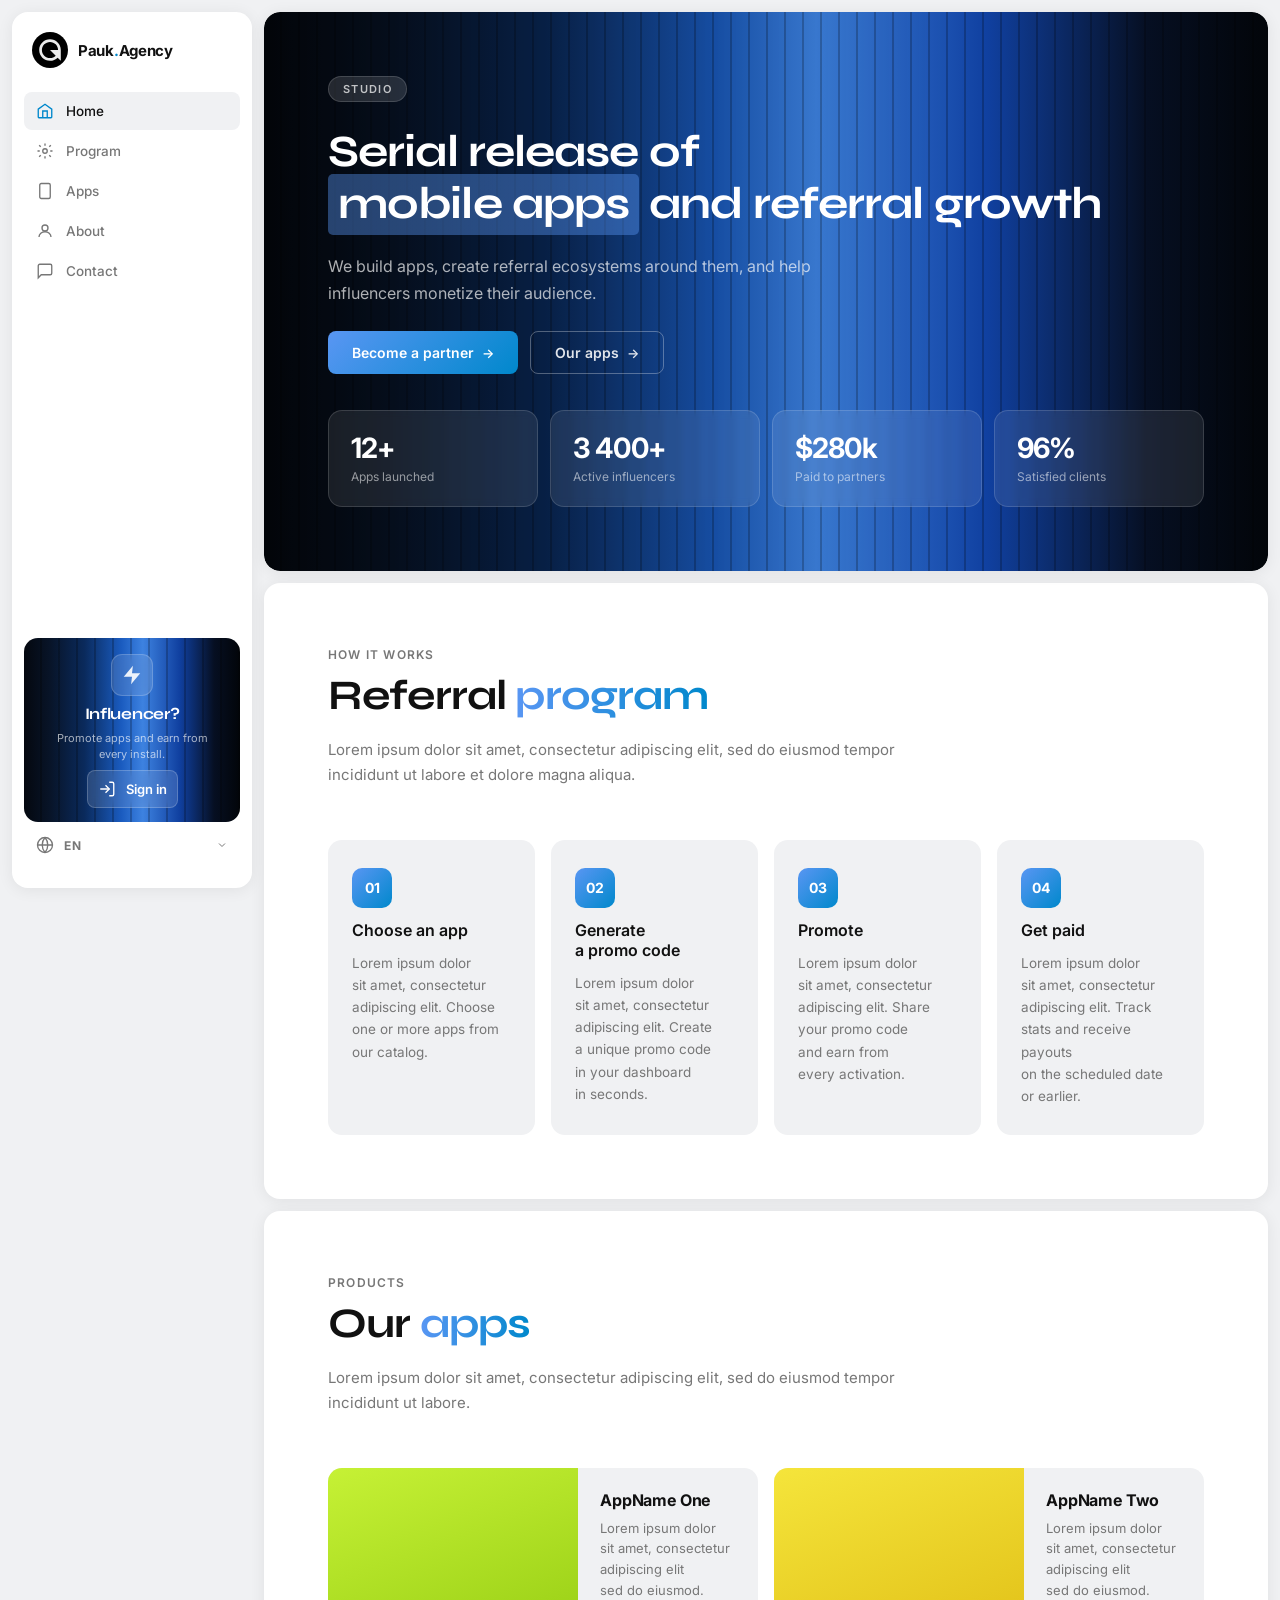
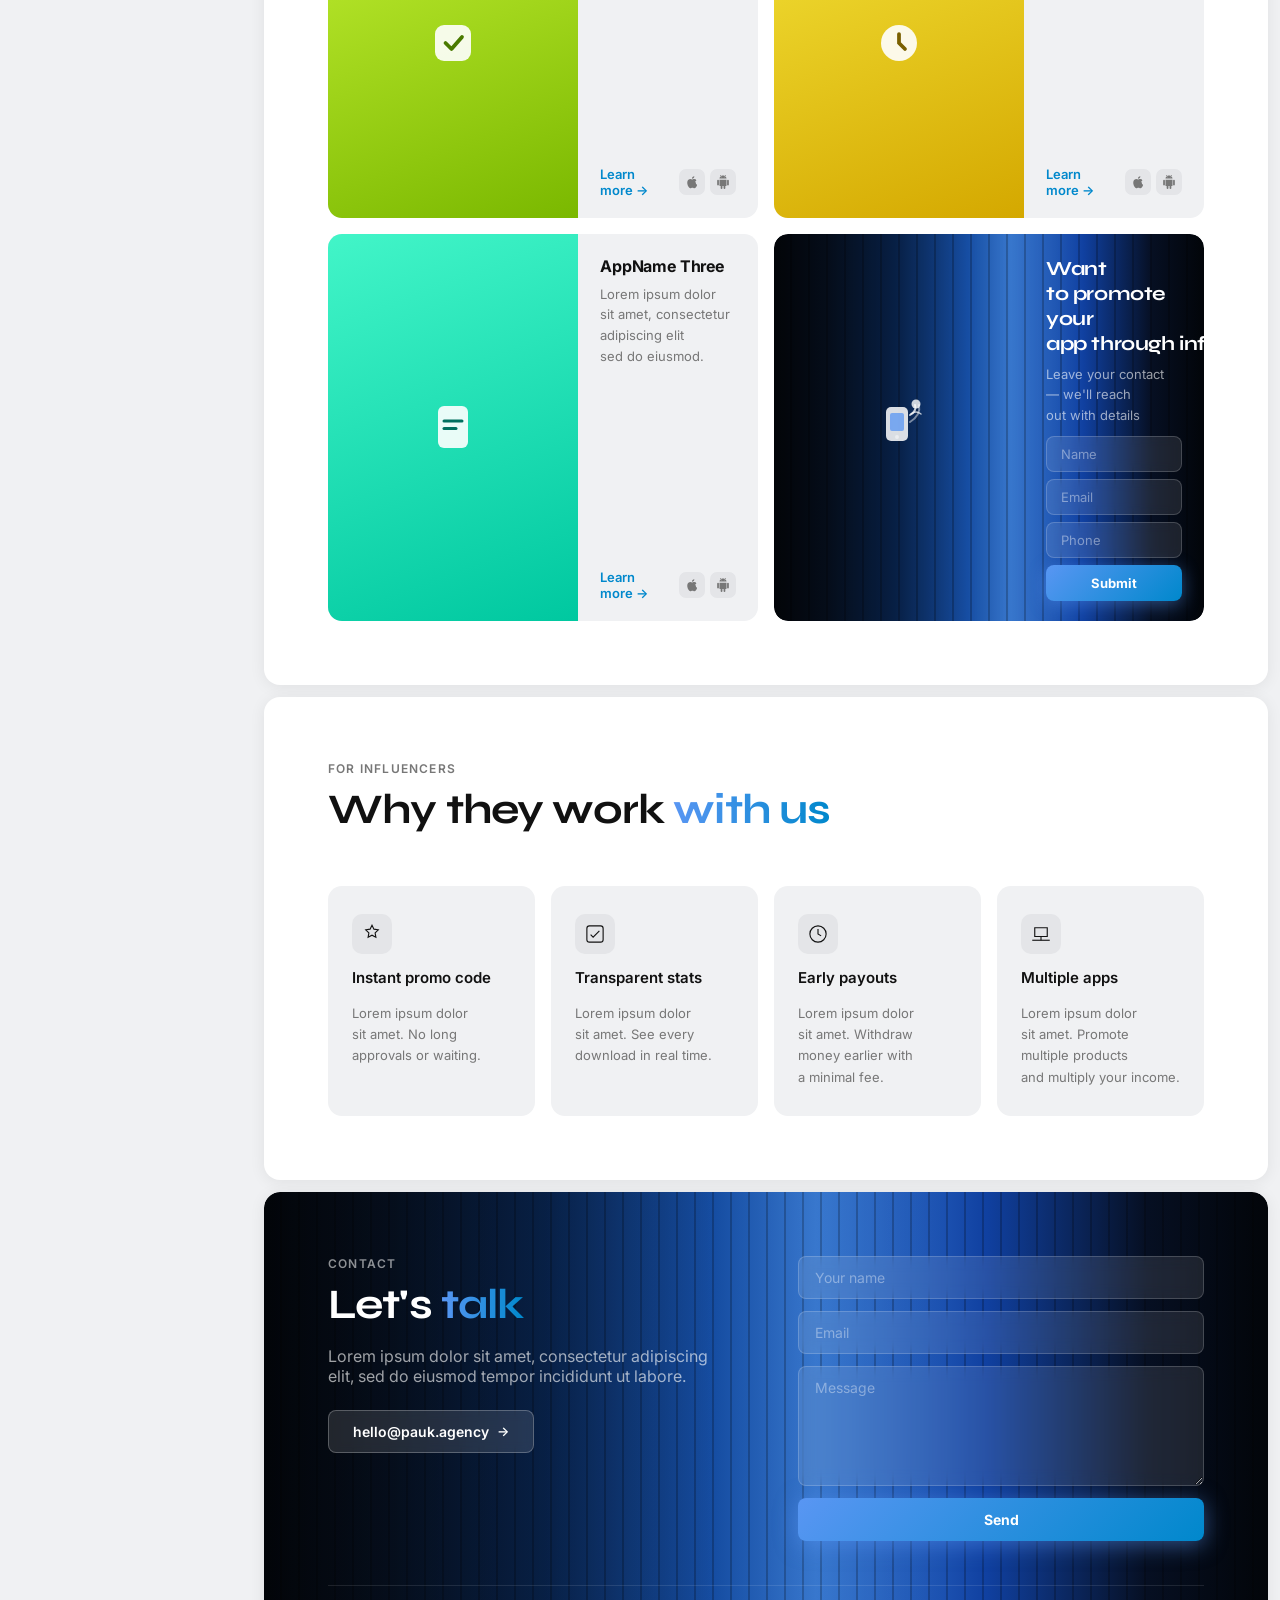
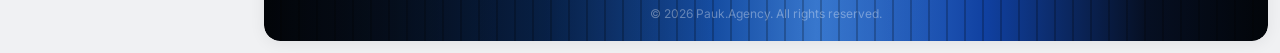
==== commit 8e8a36a3: "fix: add safe-area-inset-bottom for iOS Safari bottom bar" ====
--- a/index.html
+++ b/index.html
@@ -2,7 +2,7 @@
 <html lang="ru">
 <head>
   <meta charset="UTF-8" />
-  <meta name="viewport" content="width=device-width, initial-scale=1.0" />
+  <meta name="viewport" content="width=device-width, initial-scale=1.0, viewport-fit=cover" />
   <title>Pauk.Agency</title>
   <link rel="stylesheet" href="css/style.css" />
   <link rel="preconnect" href="https://fonts.googleapis.com" />
--- a/css/style.css
+++ b/css/style.css
@@ -36,7 +36,7 @@
   background: var(--clr-bg);
   color: var(--clr-text);
   min-height: 100vh;
-  display: flex;
+  display: block;
   overflow-x: hidden;
 }
 a { text-decoration: none; color: inherit; }
@@ -246,13 +246,14 @@
    MAIN CONTENT
    ============================================================ */
 .main {
-  margin: 12px 12px 12px calc(var(--sidebar-w) + 24px);
-  flex: 1;
-  min-width: 0;
+  width: 100%;
+  max-width: 1700px;
+  margin: 0 auto;
+  padding: 12px 12px 12px calc(var(--sidebar-w) + 24px);
+  min-height: 100vh;
   display: flex;
   flex-direction: column;
   gap: 12px;
-  padding-bottom: 12px;
   background: transparent;
 }
 
@@ -1167,14 +1168,54 @@
 }
 .back-link:hover { color: var(--clr-text); }
 
-.app-detail-hero__inner {
-  display: grid;
-  grid-template-columns: 1fr auto;
-  gap: 48px;
-  align-items: start;
+.app-detail-hero {
+  position: relative;
+  padding-right: calc(270px * 2 + 16px + 64px + 64px);
+}
+
+.app-detail-hero__visual {
+  position: absolute;
+  top: 64px;
+  right: 64px;
+  bottom: 64px;
+  width: calc(270px * 2 + 16px);
+  display: flex;
+  gap: 16px;
+  border-radius: 0;
+  overflow: visible;
+}
+
+.app-detail-hero__img {
+  flex: 1;
+  min-width: 0;
+  border-radius: 20px;
+  overflow: hidden;
+}
+
+.app-detail-hero__img--second { display: block; }
+
+.app-detail-hero__left .back-link { margin-bottom: 0; }
+
+.app-detail-hero__text {
+  flex: 1;
+  min-width: 0;
+  display: flex;
+  flex-direction: column;
+  gap: 0;
+}
+
+.app-detail-hero__text .promo-block {
+  margin-top: 28px;
+  max-width: 480px;
 }
 
 .app-detail-hero__left {
+  display: flex;
+  flex-direction: column;
+  gap: 28px;
+}
+
+.app-detail-hero__top {
   display: flex;
   align-items: flex-start;
   gap: 24px;
@@ -1192,6 +1233,28 @@
 
 .app-detail-icon svg { width: 56px; height: 56px; }
 
+.app-detail-hero__img-placeholder {
+  width: 100%;
+  height: 100%;
+  display: flex;
+  flex-direction: column;
+  align-items: center;
+  justify-content: center;
+  gap: 10px;
+  background: linear-gradient(160deg, #d4f542, #a8e000);
+  color: rgba(0,0,0,0.30);
+  font-size: 11px;
+  font-weight: 600;
+  letter-spacing: 0.06em;
+  text-transform: uppercase;
+}
+
+.app-detail-hero__img-placeholder svg {
+  width: 36px;
+  height: 36px;
+  opacity: 0.30;
+}
+
 .app-detail-hero__desc {
   font-size: 15px;
   color: var(--clr-text-muted);
@@ -1204,7 +1267,6 @@
   background: var(--clr-surface);
   border-radius: var(--radius);
   padding: 24px;
-  min-width: 280px;
   display: flex;
   flex-direction: column;
   gap: 12px;
@@ -1451,6 +1513,15 @@
 ::-webkit-scrollbar { width: 6px; }
 ::-webkit-scrollbar-track { background: transparent; }
 ::-webkit-scrollbar-thumb { background: var(--clr-border); border-radius: 3px; }
+
+/* ============================================================
+   WIDE SCREEN CENTERING (>1700px)
+   ============================================================ */
+@media (min-width: 1724px) {
+  .sidebar {
+    left: calc((100vw - 1700px) / 2 + 12px);
+  }
+}
 
 /* ============================================================
    RESPONSIVE
@@ -1470,7 +1541,7 @@
   }
   .sidebar.mobile-open { display: flex; }
   .burger { display: flex; }
-  .main { margin: 12px !important; }
+  .main { padding: 12px !important; }
 
   /* Bigger touch targets for nav items */
   .nav-item {
@@ -1482,12 +1553,39 @@
   .sidebar__nav { gap: 4px; }
 
   /* Influencer block more spacious */
-  .sidebar__influencer { margin: 0 16px; padding: 20px 18px; gap: 10px; }
+  .sidebar__influencer { margin: auto 16px 0; padding: 20px 18px; gap: 10px; }
   .sidebar__influencer-label { font-size: 16px; }
   .sidebar__influencer-desc { font-size: 12px; }
-
-  /* Bigger login button */
   .btn-login { padding: 12px 14px; font-size: 14px; border-radius: 12px; }
+  .sidebar__nav { flex: 0 0 auto; }
+  .sidebar__lang { margin-bottom: 20px; }
+  .sidebar { padding-bottom: max(20px, env(safe-area-inset-bottom)); }
+}
+
+@media (max-width: 1400px) {
+  .app-detail-hero { padding-right: 64px; }
+  .app-detail-hero__visual {
+    position: relative;
+    top: auto;
+    right: auto;
+    bottom: auto;
+    display: flex;
+    gap: 16px;
+    justify-content: center;
+    align-items: flex-start;
+    width: 100%;
+    height: auto;
+    margin-top: 32px;
+  }
+  .app-detail-hero__img {
+    width: 220px;
+    height: auto;
+    aspect-ratio: 270 / 550;
+    flex-shrink: 0;
+    border-radius: 20px;
+    overflow: hidden;
+  }
+  .app-detail-hero__img--second { display: block; }
 }
 
 @media (max-width: 1200px) {
@@ -1495,7 +1593,6 @@
   .steps { grid-template-columns: repeat(2, 1fr); }
   .benefits-grid { grid-template-columns: repeat(2, 1fr); }
   .apps-catalog { grid-template-columns: repeat(2, 1fr); }
-  .app-detail-hero__inner { grid-template-columns: 1fr; gap: 28px; }
   .auth-section { grid-template-columns: 1fr; }
 }
 
@@ -1505,13 +1602,28 @@
   .apps-grid { grid-template-columns: 1fr; }
   .contact-block { grid-template-columns: 1fr; gap: 40px; }
   .apps-catalog { grid-template-columns: 1fr; }
-  .app-detail-hero__left { flex-direction: column; }
+  .app-detail-hero__top { flex-direction: column; }
+  .app-detail-hero__text { width: 100%; }
   .app-detail-features { grid-template-columns: 1fr; }
 }
 
 @media (max-width: 720px) {
   .section { padding: 40px 24px; }
   .footer { padding: 24px; flex-direction: column; gap: 6px; text-align: center; }
+  .app-detail-hero__visual {
+    display: flex;
+    width: 100%;
+    height: auto;
+  }
+  .app-detail-hero__img {
+    flex: 1;
+    height: auto;
+    width: auto;
+    aspect-ratio: 270 / 550;
+    border-radius: 20px;
+    overflow: hidden;
+  }
+  .app-detail-hero__img--second { display: block; }
   .steps { grid-template-columns: 1fr; }
   .benefits-grid { grid-template-columns: 1fr; }
   .hero__stats { grid-template-columns: repeat(2, 1fr); }
